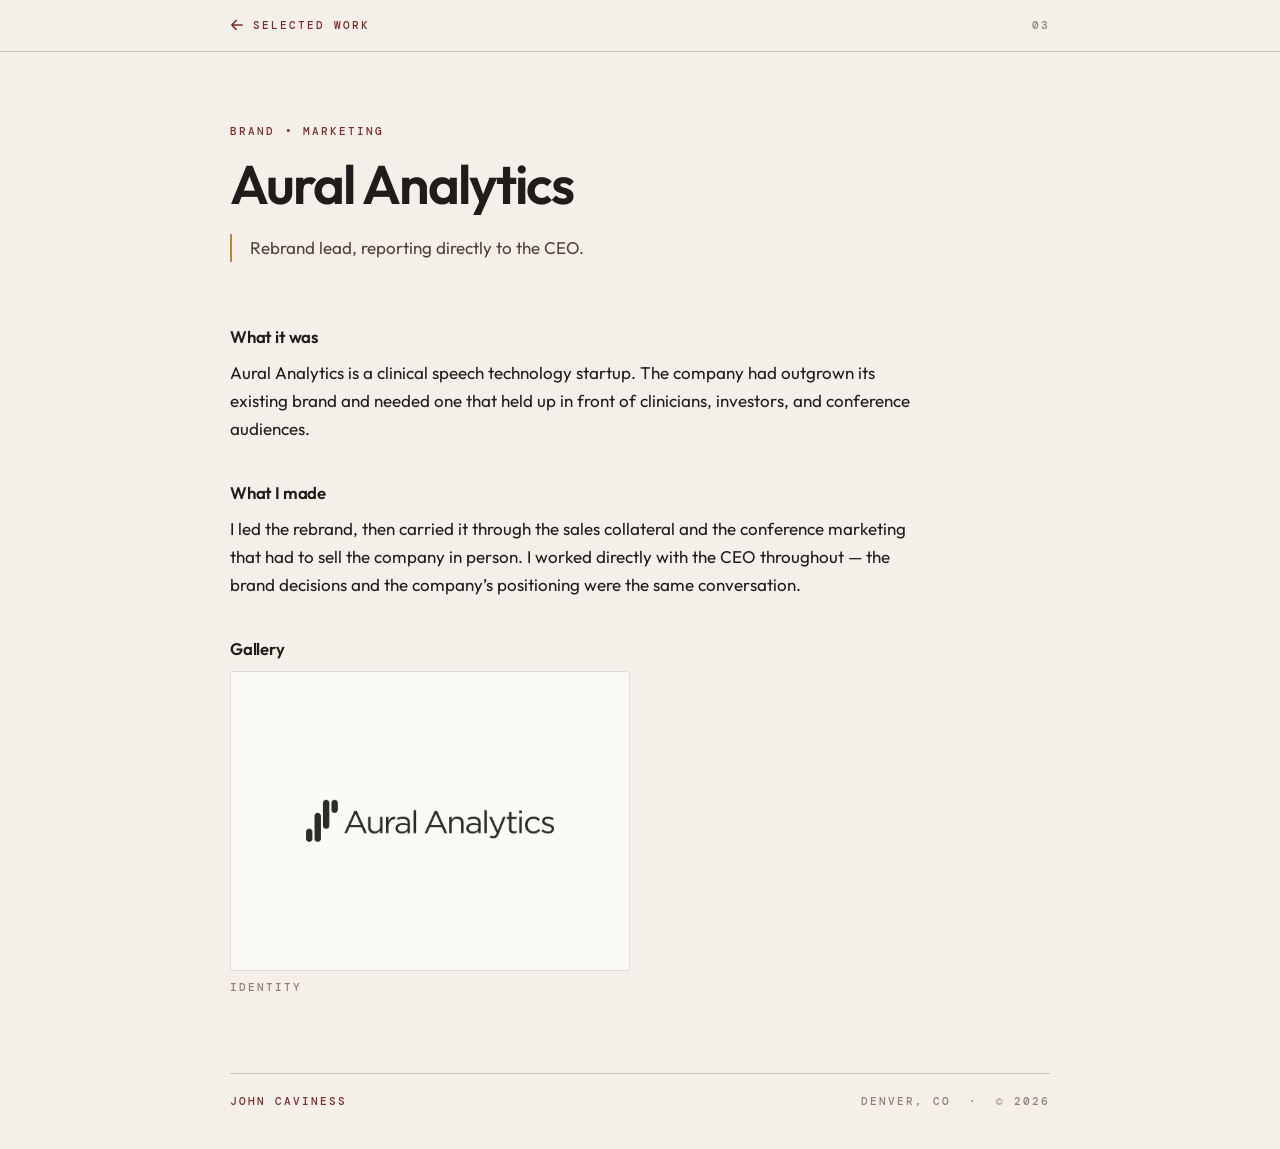
==== projects/aural-analytics.html @ 0f638c0b "Rework Selected work: light plates, aligned rows, project pages Visual: drops the riso layer — tile " ====
<!DOCTYPE html>
<html lang="en">
<head>
<meta charset="utf-8">
<meta name="viewport" content="width=device-width, initial-scale=1">
<title>Aural Analytics &mdash; John Caviness</title>
<meta name="description" content="Company rebrand, sales collateral, and conference marketing for Aural Analytics, a clinical speech technology startup.">
<link rel="canonical" href="https://johnmakeswebsites.github.io/portfolio/projects/aural-analytics.html">
<meta property="og:type" content="article">
<meta property="og:title" content="Aural Analytics &mdash; John Caviness">
<meta property="og:description" content="Company rebrand, sales collateral, and conference marketing for Aural Analytics, a clinical speech technology startup.">
<meta property="og:url" content="https://johnmakeswebsites.github.io/portfolio/projects/aural-analytics.html">
<link rel="preconnect" href="https://fonts.googleapis.com">
<link rel="preconnect" href="https://fonts.gstatic.com" crossorigin>
<link rel="stylesheet" href="https://fonts.googleapis.com/css2?family=Outfit:wght@300;400;500;600;700&family=DM+Mono:wght@400;500&display=swap">
<link rel="stylesheet" href="../assets/project.css">
</head>
<body>

<header class="top">
  <div class="wrap top-inner label">
    <a class="back" href="../index.html">
      <svg width="14" height="14" viewBox="0 0 16 16" fill="none" aria-hidden="true">
        <path d="M14 8H2M7 3L2 8l5 5" stroke="currentColor" stroke-width="1.7" stroke-linecap="round" stroke-linejoin="round"/>
      </svg>
      Selected work
    </a>
    <span class="idx">03</span>
  </div>
</header>

<div class="wrap head">
  <div class="disc label"><span>Brand</span><span>&bull;</span><span>Marketing</span></div>
  <h1>Aural Analytics</h1>
  <p class="role">Rebrand lead, reporting directly to the CEO.</p>
</div>

<main class="wrap body">
  <section>
    <h2>What it was</h2>
    <p>Aural Analytics is a clinical speech technology startup. The company had outgrown its existing brand and needed one that held up in front of clinicians, investors, and conference audiences.</p>
  </section>
  <section>
    <h2>What I made</h2>
    <p>I led the rebrand, then carried it through the sales collateral and the conference marketing that had to sell the company in person. I worked directly with the CEO throughout &mdash; the brand decisions and the company&rsquo;s positioning were the same conversation.</p>
  </section>
  <section>
    <h2>Gallery</h2>
    <div class="gallery">
      <figure>
        <div class="plate"><img src="../assets/aural-analytics.png" alt="Aural Analytics logo"></div>
        <figcaption class="label">Identity</figcaption>
      </figure>
    </div>
  </section>
</main>

<footer class="wrap foot label">
  <a class="back" href="../index.html">John Caviness</a>
  <span>Denver, CO &nbsp;&middot;&nbsp; &copy; 2026</span>
</footer>

</body>
</html>
---- assets/project.css ----
/* Project pages. Same stock, ink and type as the index; simpler furniture,
   because these are read rather than scanned. */
:root{
  --paper:#F4F0E9;
  --plate:#FBF9F4;
  --ink:#1F1C1B;
  --ox:#7A2E2B;
  --ochre:#B5883F;
  --stone:#8C8073;
  --fs-h1:clamp(2.1rem,4.6vw,3.4rem);
  --fs-label:.7rem;
  --gutter:clamp(1.5rem,5vw,5rem);
  --max:820px;
  --ease:cubic-bezier(.22,.61,.36,1);
}
*,*::before,*::after{box-sizing:border-box;}
html{-webkit-text-size-adjust:100%;}
body{
  margin:0;background:var(--paper);color:var(--ink);
  font-family:"Outfit",-apple-system,BlinkMacSystemFont,"Segoe UI",sans-serif;
  font-size:1.0625rem;line-height:1.65;-webkit-font-smoothing:antialiased;
}
img{max-width:100%;display:block;}
.wrap{width:min(100% - var(--gutter)*2,var(--max));margin-inline:auto;}
.label{
  font-family:"DM Mono",ui-monospace,"SFMono-Regular",Menlo,monospace;
  font-size:var(--fs-label);font-weight:500;letter-spacing:.18em;
  text-transform:uppercase;line-height:1.4;
}
.top{padding-block:1.1rem;border-bottom:1px solid rgba(31,28,27,.22);}
.top-inner{display:flex;align-items:center;justify-content:space-between;gap:1.5rem;}
.back{color:var(--ox);text-decoration:none;display:inline-flex;align-items:center;gap:.55rem;}
.back:hover,.back:focus-visible{text-decoration:underline;}
.top .idx{color:var(--stone);}
.head{padding-block:clamp(2.5rem,6vw,4.5rem) clamp(1.75rem,4vw,2.75rem);}
.disc{color:var(--ox);display:flex;flex-wrap:wrap;gap:.6rem;margin-bottom:1.1rem;}
h1{font-size:var(--fs-h1);font-weight:600;line-height:1.02;letter-spacing:-.035em;margin:0;text-wrap:balance;}
.role{
  margin-top:1.35rem;padding-left:1.1rem;border-left:2px solid var(--ochre);
  color:#4A423C;
}
.body{padding-bottom:clamp(3rem,6vw,5rem);display:grid;gap:2.25rem;}
.body h2{font-size:1.05rem;font-weight:600;letter-spacing:-.01em;margin:0 0 .5rem;}
.body p{margin:0 0 .85rem;max-width:64ch;}
.body p:last-child{margin-bottom:0;}
.gallery{display:grid;gap:1.25rem;grid-template-columns:repeat(auto-fill,minmax(min(100%,300px),1fr));}
figure{margin:0;}
.plate{
  position:relative;aspect-ratio:4/3;border-radius:3px;overflow:hidden;
  background:var(--plate);box-shadow:inset 0 0 0 1px rgba(31,28,27,.13);
}
.plate img{
  position:absolute;left:50%;top:50%;transform:translate(-50%,-50%);
  width:62%;max-height:52%;object-fit:contain;filter:brightness(0);opacity:.82;
}
figcaption{margin-top:.6rem;color:var(--stone);}
.foot{
  border-top:1px solid rgba(31,28,27,.22);padding-block:1.25rem 2.5rem;
  display:flex;justify-content:space-between;gap:1.5rem;flex-wrap:wrap;color:var(--stone);
}
a:focus-visible{outline:2px solid var(--ochre);outline-offset:3px;border-radius:2px;}
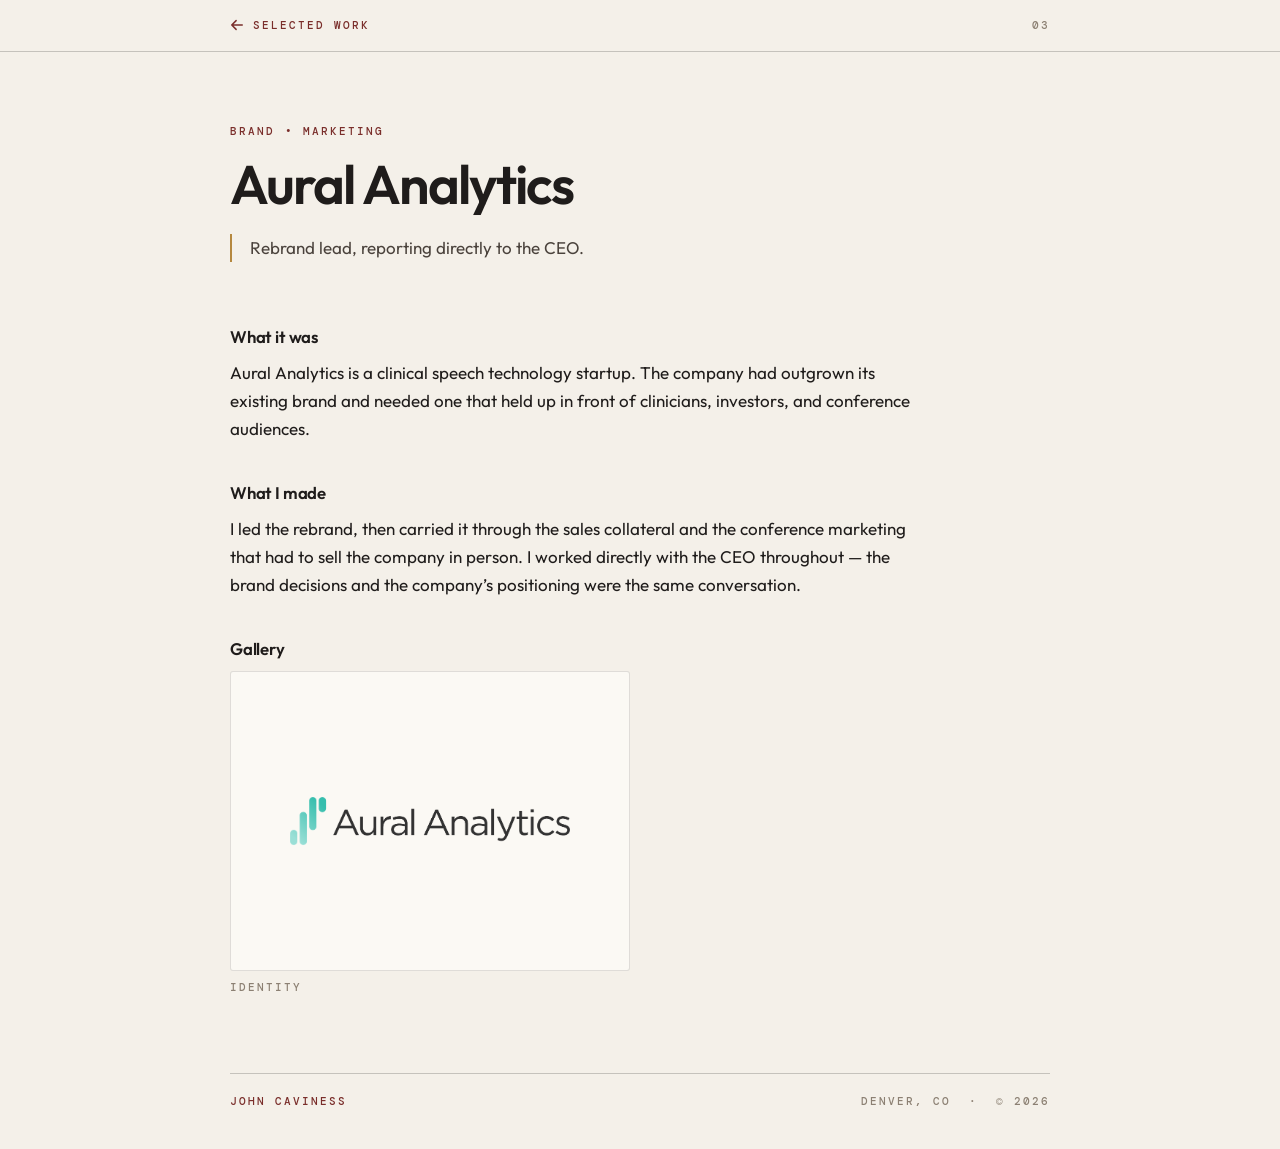
==== commit 5ebc35b5: "Full-colour marks on the remaining three project pages Aural Analytics, Blond in Car and John Cavine" ====
--- a/projects/aural-analytics.html
+++ b/projects/aural-analytics.html
@@ -48,7 +48,7 @@
     <h2>Gallery</h2>
     <div class="gallery">
       <figure>
-        <div class="plate"><img src="../assets/aural-analytics.png" alt="Aural Analytics logo"></div>
+        <div class="plate colour"><img src="../assets/aural-analytics-color.png" alt="Aural Analytics logo"></div>
         <figcaption class="label">Identity</figcaption>
       </figure>
     </div>
--- a/assets/project.css
+++ b/assets/project.css
@@ -53,7 +53,18 @@
   position:absolute;left:50%;top:50%;transform:translate(-50%,-50%);
   width:62%;max-height:52%;object-fit:contain;filter:brightness(0);opacity:.82;
 }
+.plate.shot img{
+  position:static;transform:none;
+  width:100%;height:100%;max-height:none;
+  object-fit:cover;filter:none;opacity:1;
+}
+/* full-colour marks print as supplied — no ink conversion */
+.plate.colour img{filter:none;opacity:1;width:70%;}
 figcaption{margin-top:.6rem;color:var(--stone);}
+.figlink{text-decoration:none;color:inherit;display:block;}
+.figlink .plate{transition:box-shadow .3s var(--ease);}
+.figlink:hover .plate,.figlink:focus-visible .plate{box-shadow:inset 0 0 0 1px rgba(31,28,27,.13),4px 4px 0 0 var(--ochre);}
+.figlink figcaption{color:var(--ox);display:flex;align-items:center;gap:.45rem;}
 .foot{
   border-top:1px solid rgba(31,28,27,.22);padding-block:1.25rem 2.5rem;
   display:flex;justify-content:space-between;gap:1.5rem;flex-wrap:wrap;color:var(--stone);
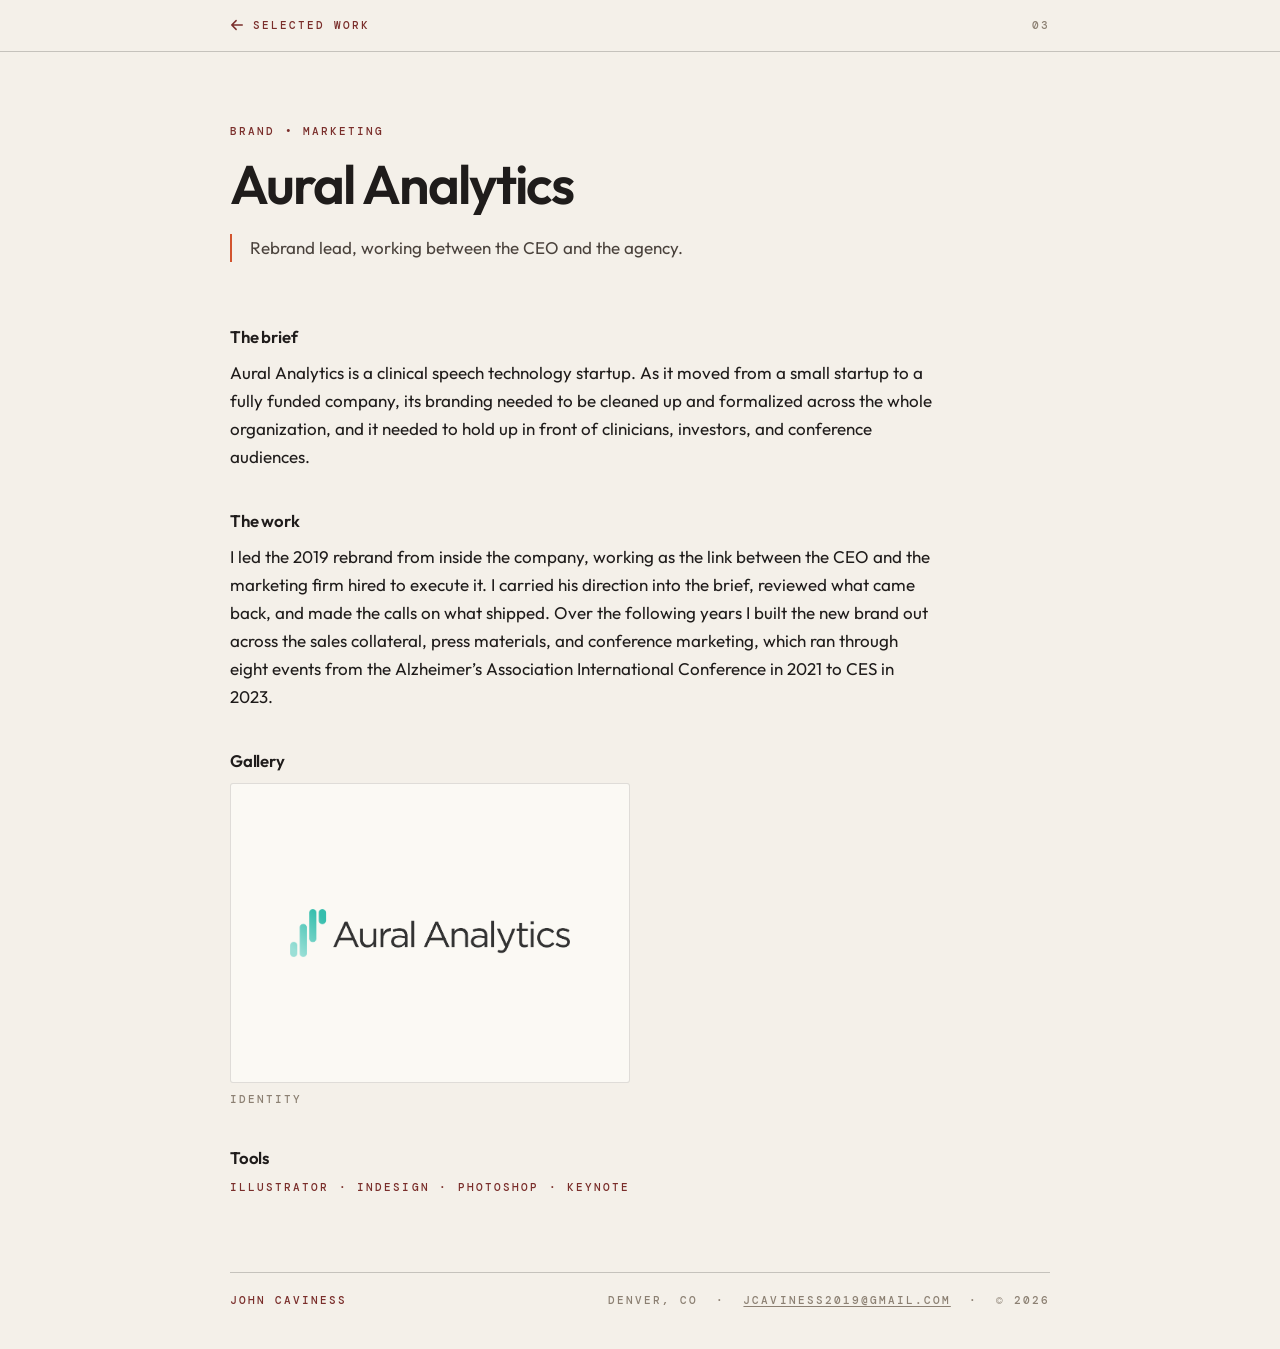
==== commit 9105cec1: "Site-wide copy update per revised site copy - Home: new hero eyebrow, first-person lede, revised wor" ====
--- a/projects/aural-analytics.html
+++ b/projects/aural-analytics.html
@@ -4,16 +4,16 @@
 <meta charset="utf-8">
 <meta name="viewport" content="width=device-width, initial-scale=1">
 <title>Aural Analytics &mdash; John Caviness</title>
-<meta name="description" content="Company rebrand, sales collateral, and conference marketing for Aural Analytics, a clinical speech technology startup.">
+<meta name="description" content="Leading a clinical speech technology startup&rsquo;s rebrand between the CEO and the agency, then carrying it across sales collateral and conference marketing.">
 <link rel="canonical" href="https://johnmakeswebsites.github.io/portfolio/projects/aural-analytics.html">
 <meta property="og:type" content="article">
 <meta property="og:title" content="Aural Analytics &mdash; John Caviness">
-<meta property="og:description" content="Company rebrand, sales collateral, and conference marketing for Aural Analytics, a clinical speech technology startup.">
+<meta property="og:description" content="Leading a clinical speech technology startup&rsquo;s rebrand between the CEO and the agency, then carrying it across sales collateral and conference marketing.">
 <meta property="og:url" content="https://johnmakeswebsites.github.io/portfolio/projects/aural-analytics.html">
 <link rel="preconnect" href="https://fonts.googleapis.com">
 <link rel="preconnect" href="https://fonts.gstatic.com" crossorigin>
 <link rel="stylesheet" href="https://fonts.googleapis.com/css2?family=Outfit:wght@300;400;500;600;700&family=DM+Mono:wght@400;500&display=swap">
-<link rel="stylesheet" href="../assets/project.css">
+<link rel="stylesheet" href="../assets/css/project.css">
 </head>
 <body>
 
@@ -32,32 +32,36 @@
 <div class="wrap head">
   <div class="disc label"><span>Brand</span><span>&bull;</span><span>Marketing</span></div>
   <h1>Aural Analytics</h1>
-  <p class="role">Rebrand lead, reporting directly to the CEO.</p>
+  <p class="role">Rebrand lead, working between the CEO and the agency.</p>
 </div>
 
 <main class="wrap body">
   <section>
-    <h2>What it was</h2>
-    <p>Aural Analytics is a clinical speech technology startup. The company had outgrown its existing brand and needed one that held up in front of clinicians, investors, and conference audiences.</p>
+    <h2>The brief</h2>
+    <p>Aural Analytics is a clinical speech technology startup. As it moved from a small startup to a fully funded company, its branding needed to be cleaned up and formalized across the whole organization, and it needed to hold up in front of clinicians, investors, and conference audiences.</p>
   </section>
   <section>
-    <h2>What I made</h2>
-    <p>I led the rebrand, then carried it through the sales collateral and the conference marketing that had to sell the company in person. I worked directly with the CEO throughout &mdash; the brand decisions and the company&rsquo;s positioning were the same conversation.</p>
+    <h2>The work</h2>
+    <p>I led the 2019 rebrand from inside the company, working as the link between the CEO and the marketing firm hired to execute it. I carried his direction into the brief, reviewed what came back, and made the calls on what shipped. Over the following years I built the new brand out across the sales collateral, press materials, and conference marketing, which ran through eight events from the Alzheimer&rsquo;s Association International Conference in 2021 to CES in 2023.</p>
   </section>
   <section>
     <h2>Gallery</h2>
     <div class="gallery">
       <figure>
-        <div class="plate colour"><img src="../assets/aural-analytics-color.png" alt="Aural Analytics logo"></div>
+        <div class="plate colour"><img src="../assets/img/logos/aural-analytics.png" alt="Aural Analytics logo"></div>
         <figcaption class="label">Identity</figcaption>
       </figure>
     </div>
+  </section>
+  <section>
+    <h2>Tools</h2>
+    <div class="tools label"><span>Illustrator</span><span>&middot;</span><span>InDesign</span><span>&middot;</span><span>Photoshop</span><span>&middot;</span><span>Keynote</span></div>
   </section>
 </main>
 
 <footer class="wrap foot label">
   <a class="back" href="../index.html">John Caviness</a>
-  <span>Denver, CO &nbsp;&middot;&nbsp; &copy; 2026</span>
+  <span>Denver, CO &nbsp;&middot;&nbsp; <a class="foot-mail" href="mailto:jcaviness2019@gmail.com">jcaviness2019@gmail.com</a> &nbsp;&middot;&nbsp; &copy; 2026</span>
 </footer>
 
 </body>
--- a/assets/css/project.css
+++ b/assets/css/project.css
@@ -0,0 +1,75 @@
+/* Project pages. Same stock, ink and type as the index; simpler furniture,
+   because these are read rather than scanned. */
+:root{
+  --paper:#F4F0E9;
+  --plate:#FBF9F4;
+  --ink:#1F1C1B;
+  --ox:#7A2E2B;
+  --vermilion:#D2542E;
+  --stone:#8C8073;
+  --fs-h1:clamp(2.1rem,4.6vw,3.4rem);
+  --fs-label:.7rem;
+  --gutter:clamp(1.5rem,5vw,5rem);
+  --max:820px;
+  --ease:cubic-bezier(.22,.61,.36,1);
+}
+*,*::before,*::after{box-sizing:border-box;}
+html{-webkit-text-size-adjust:100%;}
+body{
+  margin:0;background:var(--paper);color:var(--ink);
+  font-family:"Outfit",-apple-system,BlinkMacSystemFont,"Segoe UI",sans-serif;
+  font-size:1.0625rem;line-height:1.65;-webkit-font-smoothing:antialiased;
+}
+img{max-width:100%;display:block;}
+.wrap{width:min(100% - var(--gutter)*2,var(--max));margin-inline:auto;}
+.label{
+  font-family:"DM Mono",ui-monospace,"SFMono-Regular",Menlo,monospace;
+  font-size:var(--fs-label);font-weight:500;letter-spacing:.18em;
+  text-transform:uppercase;line-height:1.4;
+}
+.top{padding-block:1.1rem;border-bottom:1px solid rgba(31,28,27,.22);}
+.top-inner{display:flex;align-items:center;justify-content:space-between;gap:1.5rem;}
+.back{color:var(--ox);text-decoration:none;display:inline-flex;align-items:center;gap:.55rem;}
+.back:hover,.back:focus-visible{text-decoration:underline;}
+.top .idx{color:var(--stone);}
+.head{padding-block:clamp(2.5rem,6vw,4.5rem) clamp(1.75rem,4vw,2.75rem);}
+.disc{color:var(--ox);display:flex;flex-wrap:wrap;gap:.6rem;margin-bottom:1.1rem;}
+h1{font-size:var(--fs-h1);font-weight:600;line-height:1.02;letter-spacing:-.035em;margin:0;text-wrap:balance;}
+.role{
+  margin-top:1.35rem;padding-left:1.1rem;border-left:2px solid var(--vermilion);
+  color:#4A423C;
+}
+.body{padding-bottom:clamp(3rem,6vw,5rem);display:grid;gap:2.25rem;}
+.tools{color:var(--ox);display:flex;flex-wrap:wrap;gap:.6rem;}
+.body h2{font-size:1.05rem;font-weight:600;letter-spacing:-.01em;margin:0 0 .5rem;}
+.body p{margin:0 0 .85rem;max-width:64ch;}
+.body p:last-child{margin-bottom:0;}
+.gallery{display:grid;gap:1.25rem;grid-template-columns:repeat(auto-fill,minmax(min(100%,300px),1fr));}
+figure{margin:0;}
+.plate{
+  position:relative;aspect-ratio:4/3;border-radius:3px;overflow:hidden;
+  background:var(--plate);box-shadow:inset 0 0 0 1px rgba(31,28,27,.13);
+}
+.plate img{
+  position:absolute;left:50%;top:50%;transform:translate(-50%,-50%);
+  width:62%;max-height:52%;object-fit:contain;filter:brightness(0);opacity:.82;
+}
+.plate.shot img{
+  position:static;transform:none;
+  width:100%;height:100%;max-height:none;
+  object-fit:cover;filter:none;opacity:1;
+}
+/* full-colour marks print as supplied — no ink conversion */
+.plate.colour img{filter:none;opacity:1;width:70%;}
+figcaption{margin-top:.6rem;color:var(--stone);}
+.figlink{text-decoration:none;color:inherit;display:block;}
+.figlink .plate{transition:box-shadow .3s var(--ease);}
+.figlink:hover .plate,.figlink:focus-visible .plate{box-shadow:inset 0 0 0 1px rgba(31,28,27,.13),4px 4px 0 0 var(--vermilion);}
+.figlink figcaption{color:var(--ox);display:flex;align-items:center;gap:.45rem;}
+.foot{
+  border-top:1px solid rgba(31,28,27,.22);padding-block:1.25rem 2.5rem;
+  display:flex;justify-content:space-between;gap:1.5rem;flex-wrap:wrap;color:var(--stone);
+}
+.foot-mail{color:inherit;text-decoration:underline;text-underline-offset:2px;}
+.foot-mail:hover,.foot-mail:focus-visible{color:var(--ox);}
+a:focus-visible{outline:2px solid var(--vermilion);outline-offset:3px;border-radius:2px;}
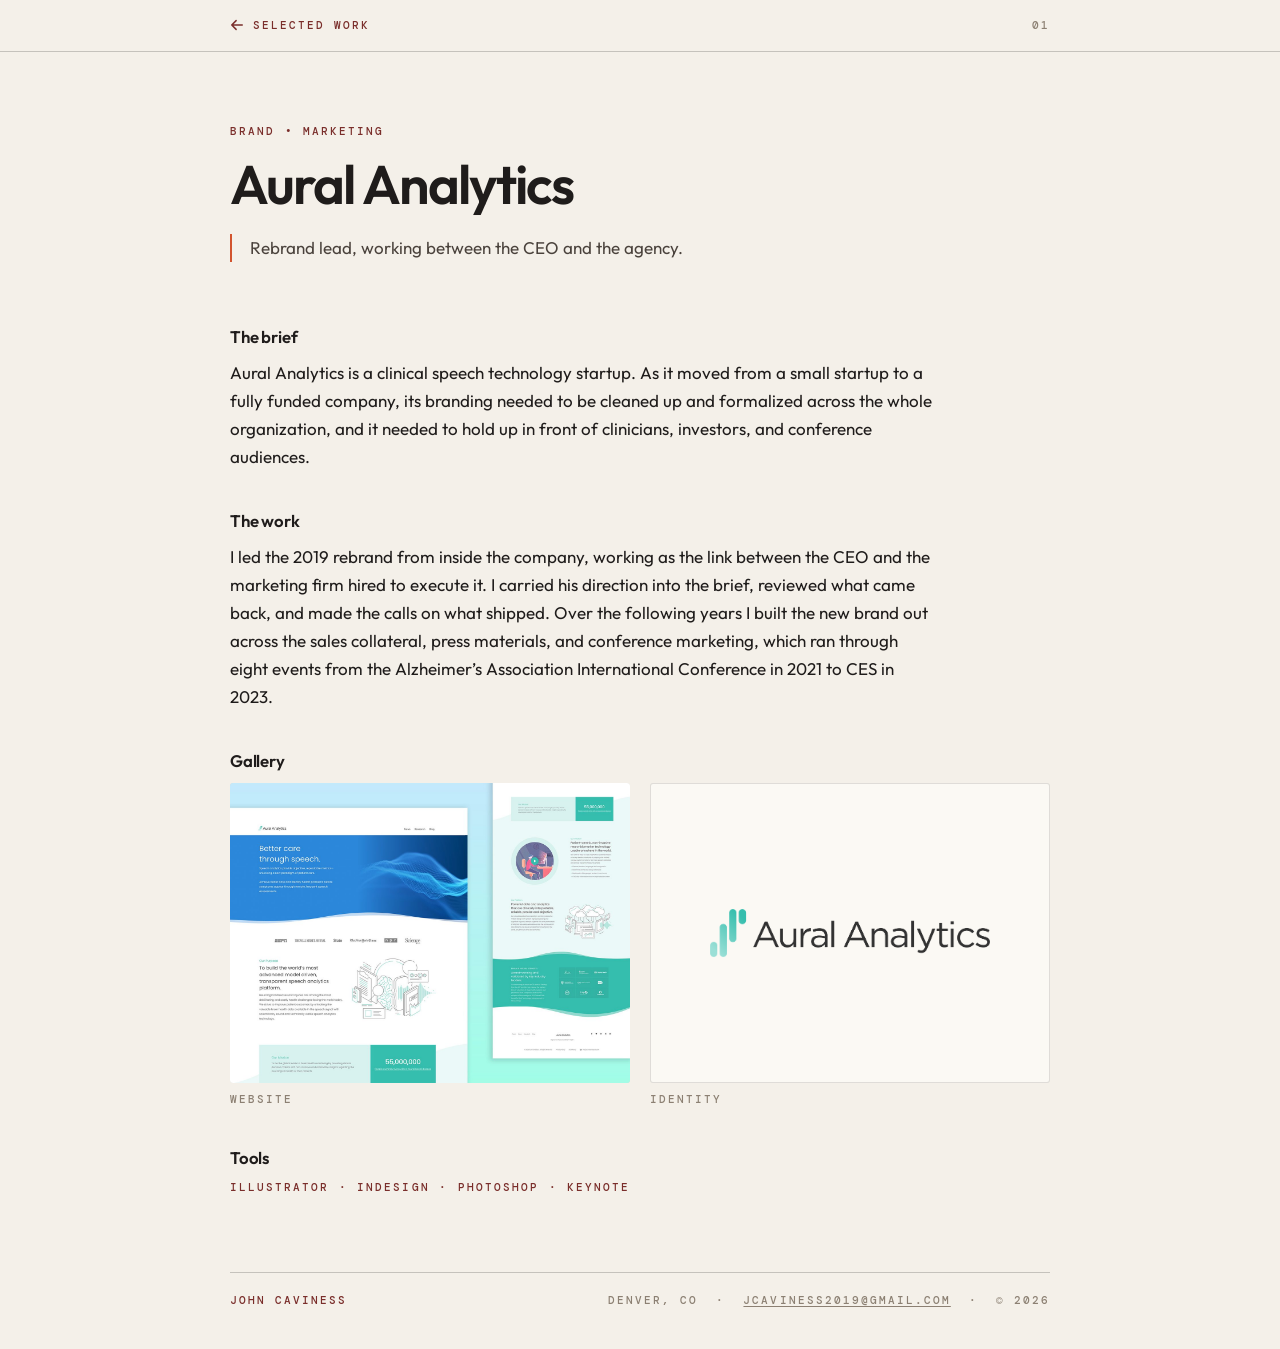
==== commit d22919df: "Show the website mockup on the Aural Analytics page The gallery held only the logo, so the page show" ====
--- a/projects/aural-analytics.html
+++ b/projects/aural-analytics.html
@@ -3,6 +3,7 @@
 <head>
 <meta charset="utf-8">
 <meta name="viewport" content="width=device-width, initial-scale=1">
+<meta name="robots" content="noindex, nofollow">
 <title>Aural Analytics &mdash; John Caviness</title>
 <meta name="description" content="Leading a clinical speech technology startup&rsquo;s rebrand between the CEO and the agency, then carrying it across sales collateral and conference marketing.">
 <link rel="canonical" href="https://johnmakeswebsites.github.io/portfolio/projects/aural-analytics.html">
@@ -25,7 +26,7 @@
       </svg>
       Selected work
     </a>
-    <span class="idx">03</span>
+    <span class="idx">01</span>
   </div>
 </header>
 
@@ -48,6 +49,10 @@
     <h2>Gallery</h2>
     <div class="gallery">
       <figure>
+        <div class="plate shot"><img src="../assets/img/work/aural-analytics-web.jpg" alt="The Aural Analytics website, home page and interior scroll"></div>
+        <figcaption class="label">Website</figcaption>
+      </figure>
+      <figure>
         <div class="plate colour"><img src="../assets/img/logos/aural-analytics.png" alt="Aural Analytics logo"></div>
         <figcaption class="label">Identity</figcaption>
       </figure>
@@ -64,5 +69,6 @@
   <span>Denver, CO &nbsp;&middot;&nbsp; <a class="foot-mail" href="mailto:jcaviness2019@gmail.com">jcaviness2019@gmail.com</a> &nbsp;&middot;&nbsp; &copy; 2026</span>
 </footer>
 
+<script src="../assets/js/lightbox.js" defer></script>
 </body>
 </html>
--- a/assets/css/project.css
+++ b/assets/css/project.css
@@ -73,3 +73,60 @@
 .foot-mail{color:inherit;text-decoration:underline;text-underline-offset:2px;}
 .foot-mail:hover,.foot-mail:focus-visible{color:var(--ox);}
 a:focus-visible{outline:2px solid var(--vermilion);outline-offset:3px;border-radius:2px;}
+
+/* Lightbox. The button wrapper is inserted by assets/js/lightbox.js, so
+   everything below only ever applies when the script has run. */
+.plate-button{
+  display:block;width:100%;padding:0;border:0;background:none;
+  font:inherit;color:inherit;cursor:zoom-in;
+}
+.plate-button .plate{transition:box-shadow .3s var(--ease);}
+.plate-button:hover .plate,.plate-button:focus-visible .plate{
+  box-shadow:inset 0 0 0 1px rgba(31,28,27,.13),4px 4px 0 0 var(--vermilion);
+}
+.plate-button:focus{outline:none;}
+.plate-button:focus-visible{outline:2px solid var(--vermilion);outline-offset:3px;border-radius:2px;}
+.lightbox-open{overflow:hidden;}
+.lightbox{
+  border:0;padding:0;margin:auto;background:none;color:var(--paper);
+  width:100%;max-width:100%;height:100%;max-height:100%;overflow:hidden;
+}
+.lightbox::backdrop{background:rgba(20,17,16,.92);}
+.lightbox-fig{
+  margin:0;position:absolute;top:50%;left:50%;transform:translate(-50%,-50%);
+  max-width:min(1100px,92vw);
+}
+.lightbox-fig img{
+  width:auto;height:auto;max-width:min(1100px,92vw);max-height:82vh;
+  border-radius:3px;margin-inline:auto;
+}
+/* Marks are drawn small and sit on their own stock, as on the page. */
+.lightbox.is-mark .lightbox-fig img{
+  max-width:min(560px,80vw);background:var(--plate);
+  padding:clamp(2rem,6vw,4rem);
+}
+.lightbox figcaption{margin-top:.9rem;color:var(--paper);opacity:.72;text-align:center;}
+.lightbox-close{
+  position:absolute;top:0;right:0;z-index:1;
+  display:inline-flex;align-items:center;gap:.45rem;
+  padding:1.15rem var(--gutter);border:0;background:none;cursor:pointer;
+  font-family:inherit;color:var(--paper);opacity:.72;
+}
+.lightbox-close:hover,.lightbox-close:focus-visible{opacity:1;}
+.lightbox-close:focus-visible{outline:2px solid var(--vermilion);outline-offset:-4px;}
+@media (prefers-reduced-motion:no-preference){
+  .lightbox[open] .lightbox-fig{animation:lightbox-in .32s var(--ease) both;}
+}
+@keyframes lightbox-in{from{opacity:0;transform:translate(-50%,-48%) scale(.98);}}
+.lightbox-step{
+  position:absolute;top:50%;transform:translateY(-50%);z-index:1;
+  display:flex;align-items:center;justify-content:center;
+  width:clamp(2.75rem,7vw,3.5rem);aspect-ratio:1;
+  border:0;border-radius:50%;background:rgba(244,240,233,.1);
+  color:var(--paper);opacity:.72;cursor:pointer;
+  transition:opacity .2s var(--ease),background .2s var(--ease);
+}
+.lightbox-step:hover,.lightbox-step:focus-visible{opacity:1;background:rgba(244,240,233,.2);}
+.lightbox-step:focus-visible{outline:2px solid var(--vermilion);outline-offset:2px;}
+.lightbox-prev{left:clamp(.4rem,2vw,1.5rem);}
+.lightbox-next{right:clamp(.4rem,2vw,1.5rem);}
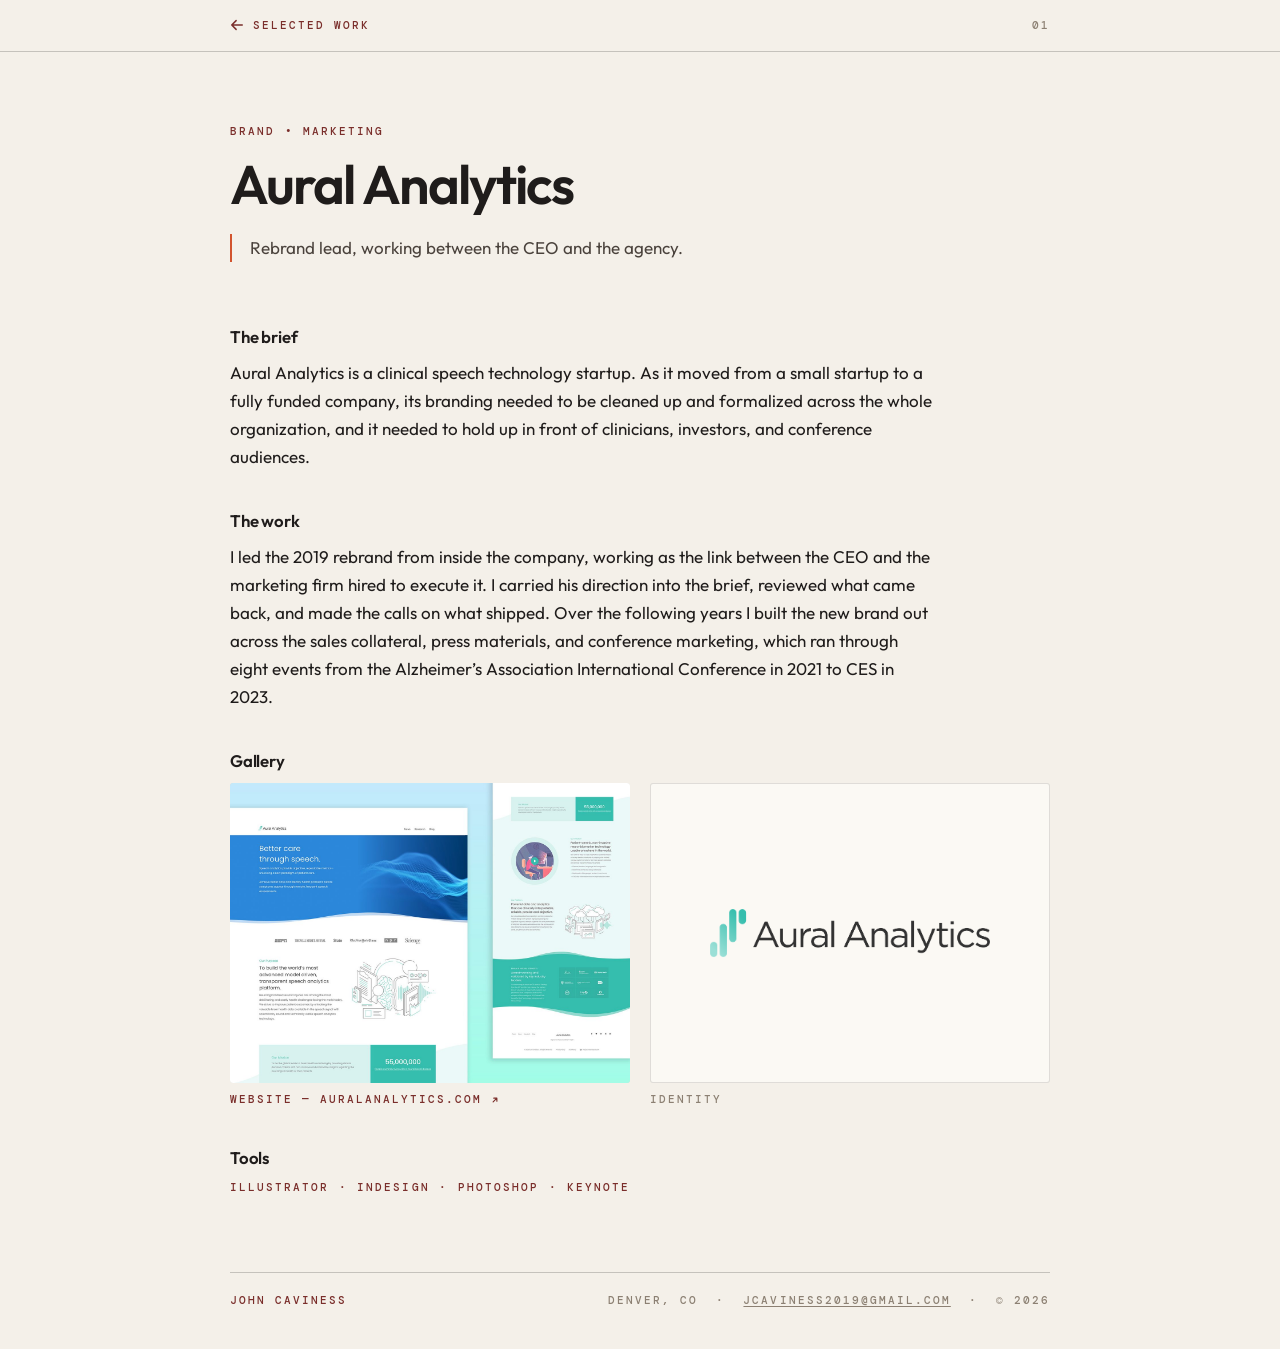
==== commit be4b3760: "Reorder the grid and link the Aural Analytics site Selected work now runs Aural Analytics, Vista, Bl" ====
--- a/projects/aural-analytics.html
+++ b/projects/aural-analytics.html
@@ -49,8 +49,15 @@
     <h2>Gallery</h2>
     <div class="gallery">
       <figure>
-        <div class="plate shot"><img src="../assets/img/work/aural-analytics-web.jpg" alt="The Aural Analytics website, home page and interior scroll"></div>
-        <figcaption class="label">Website</figcaption>
+        <a class="figlink" href="https://auralanalytics.com" target="_blank" rel="noopener">
+          <div class="plate shot"><img src="../assets/img/work/aural-analytics-web.jpg" alt="The Aural Analytics website, home page and interior scroll"></div>
+          <figcaption class="label">
+            Website &mdash; auralanalytics.com
+            <svg width="10" height="10" viewBox="0 0 16 16" fill="none" aria-hidden="true">
+              <path d="M5 11L11 5M11 5H6M11 5v5" stroke="currentColor" stroke-width="1.8" stroke-linecap="round" stroke-linejoin="round"/>
+            </svg>
+          </figcaption>
+        </a>
       </figure>
       <figure>
         <div class="plate colour"><img src="../assets/img/logos/aural-analytics.png" alt="Aural Analytics logo"></div>
